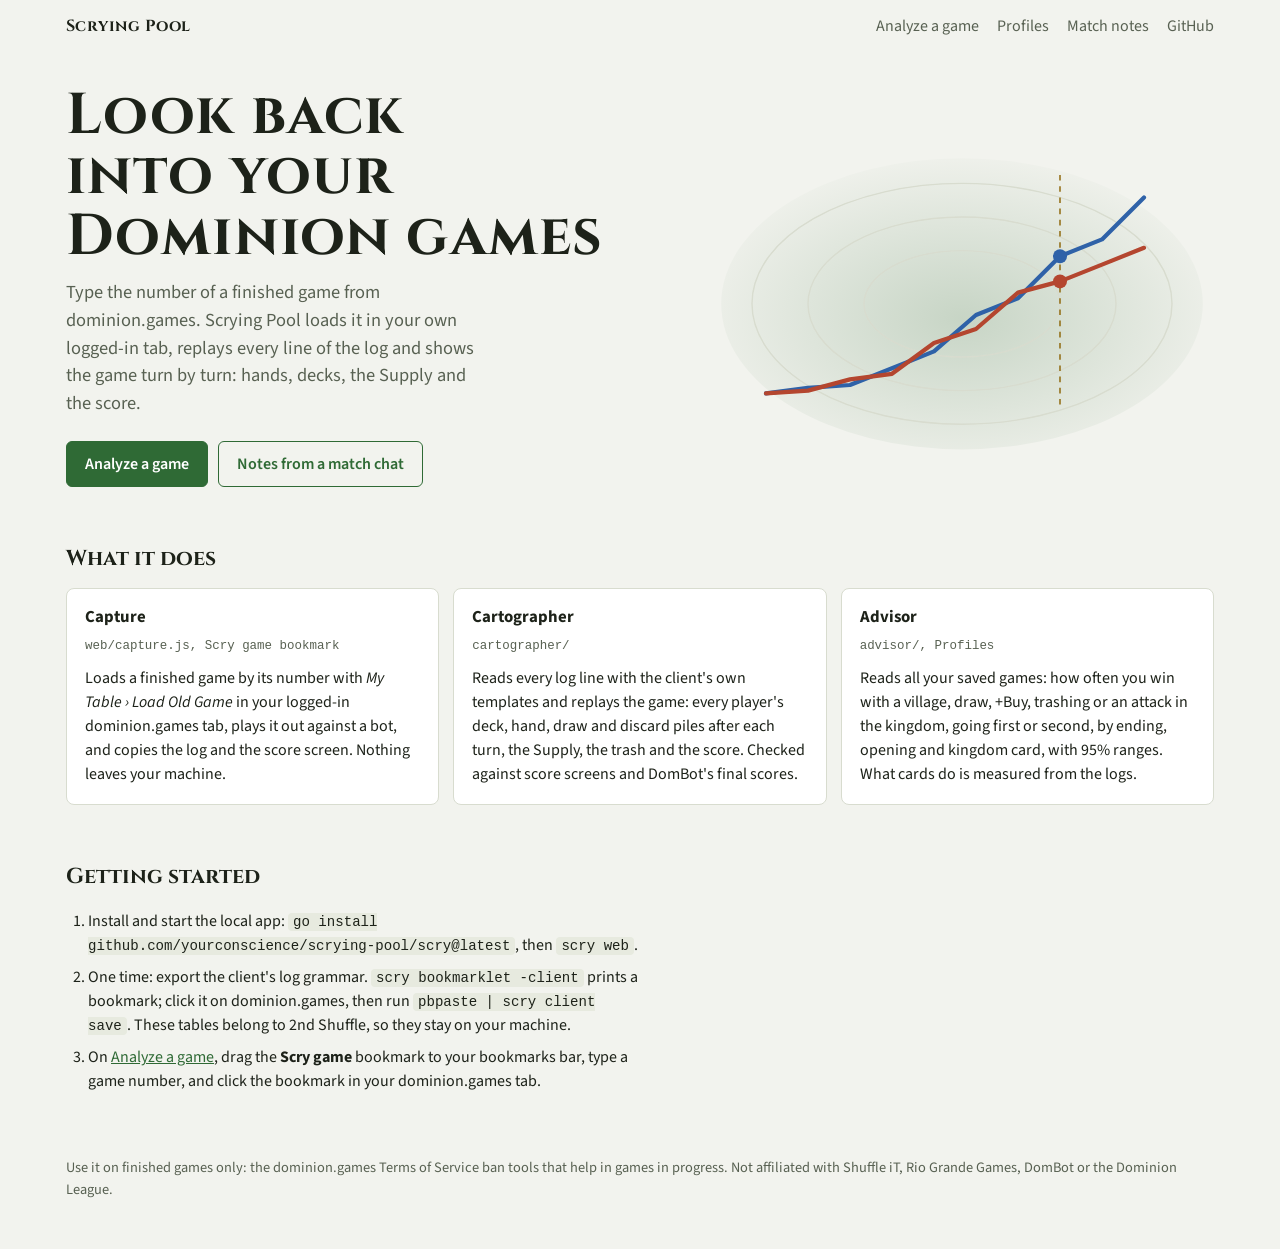
==== scry/web/index.html @ 6f803946 "Layout: the app in scry/ with internal packages, build helpers in tools/" ====
<!doctype html>
<html lang="en">
<head>
<meta charset="utf-8">
<meta name="viewport" content="width=device-width, initial-scale=1">
<title>Scrying Pool</title>
<link rel="preconnect" href="https://fonts.googleapis.com">
<link rel="stylesheet" href="https://fonts.googleapis.com/css2?family=Cinzel:wght@600;700&family=Source+Sans+3:wght@400;600;700&display=swap">
<link rel="stylesheet" href="style.css">
</head>
<body>
<nav class="top">
  <a class="brand" href="/">Scrying Pool</a>
  <a href="analyze.html">Analyze a game</a>
  <a href="insights.html">Profiles</a>
  <a href="notes.html">Match notes</a>
  <a href="https://github.com/yourconscience/scrying-pool">GitHub</a>
</nav>

<section class="hero">
  <div>
    <h1>Look back into your Dominion games</h1>
    <p class="lede">Type the number of a finished game from dominion.games. Scrying Pool loads it in your own logged-in tab, replays every line of the log and shows the game turn by turn: hands, decks, the Supply and the score.</p>
    <div class="cta">
      <a class="primary" href="analyze.html">Analyze a game</a>
      <a href="notes.html">Notes from a match chat</a>
    </div>
  </div>
  <svg viewBox="0 0 360 240" role="img" aria-label="Two players' VP rising over the turns of a game">
    <defs>
      <radialGradient id="pool" cx="50%" cy="55%" r="60%">
        <stop offset="0" stop-color="var(--victory)" stop-opacity="0.22"/>
        <stop offset="1" stop-color="var(--victory)" stop-opacity="0"/>
      </radialGradient>
    </defs>
    <ellipse cx="180" cy="132" rx="172" ry="104" fill="url(#pool)"/>
    <g fill="none" stroke="var(--rule)" stroke-width="1">
      <ellipse cx="180" cy="132" rx="150" ry="86"/>
      <ellipse cx="180" cy="132" rx="110" ry="62"/>
      <ellipse cx="180" cy="132" rx="70" ry="38"/>
    </g>
    <g fill="none" stroke-width="3" stroke-linecap="round" stroke-linejoin="round">
      <polyline stroke="var(--p0)" points="40,196 70,192 100,190 130,178 160,166 190,140 220,128 250,98 280,86 310,56"/>
      <polyline stroke="var(--p1)" points="40,196 70,194 100,186 130,182 160,160 190,150 220,124 250,116 280,104 310,92"/>
    </g>
    <line x1="250" y1="40" x2="250" y2="206" stroke="var(--treasure)" stroke-dasharray="4 4"/>
    <circle cx="250" cy="98" r="5" fill="var(--p0)"/>
    <circle cx="250" cy="116" r="5" fill="var(--p1)"/>
  </svg>
</section>

<section class="modules" aria-labelledby="modules">
  <h2 id="modules">What it does</h2>
  <div class="module-grid">
    <article class="module">
      <h3>Capture</h3>
      <span class="tag">web/capture.js, Scry game bookmark</span>
      <p>Loads a finished game by its number with <em>My Table › Load Old Game</em> in your logged-in dominion.games tab, plays it out against a bot, and copies the log and the score screen. Nothing leaves your machine.</p>
    </article>
    <article class="module">
      <h3>Cartographer</h3>
      <span class="tag">cartographer/</span>
      <p>Reads every log line with the client's own templates and replays the game: every player's deck, hand, draw and discard piles after each turn, the Supply, the trash and the score. Checked against score screens and DomBot's final scores.</p>
    </article>
    <article class="module">
      <h3>Advisor</h3>
      <span class="tag">advisor/, Profiles</span>
      <p>Reads all your saved games: how often you win with a village, draw, +Buy, trashing or an attack in the kingdom, going first or second, by ending, opening and kingdom card, with 95% ranges. What cards do is measured from the logs.</p>
    </article>
  </div>
</section>

<section class="steps" aria-labelledby="start">
  <h2 id="start">Getting started</h2>
  <ol>
    <li>Install and start the local app: <code>go install github.com/yourconscience/scrying-pool/scry@latest</code>, then <code>scry web</code>.</li>
    <li>One time: export the client's log grammar. <code>scry bookmarklet -client</code> prints a bookmark; click it on dominion.games, then run <code>pbpaste | scry client save</code>. These tables belong to 2nd Shuffle, so they stay on your machine.</li>
    <li>On <a href="analyze.html">Analyze a game</a>, drag the <strong>Scry game</strong> bookmark to your bookmarks bar, type a game number, and click the bookmark in your dominion.games tab.</li>
  </ol>
</section>

<footer class="site-foot">
  Use it on finished games only: the dominion.games Terms of Service ban tools that help in games in progress. Not affiliated with Shuffle iT, Rio Grande Games, DomBot or the Dominion League.
</footer>
</body>
</html>
---- scry/web/style.css ----
/* Layout: one reading column; form on top, notes below. Palette from Dominion's card frames:
   Victory green for actions, Treasure gold for the players' names, parchment-grey paper. */
:root {
  --paper: #f2f3ee;
  --panel: #ffffff;
  --ink: #1d2219;
  --muted: #586152;
  --rule: #d8dccf;
  --victory: #2f6a35;
  --on-victory: #ffffff;
  --treasure: #8a6100;
  --warn: #f6ecc9;
  --code: #e7eadf;
  --p0: #2f62a8;
  --p1: #b4462f;
  --p2: #6b4fa0;
  --p3: #1f7a6d;
  --display: "Cinzel", "Trajan Pro", Georgia, serif;
  --body: "Source Sans 3", "Segoe UI", system-ui, -apple-system, sans-serif;
  --mono: ui-monospace, SFMono-Regular, Menlo, monospace;
}
@media (prefers-color-scheme: dark) {
  :root:not([data-theme="light"]) {
    --paper: #121510;
    --panel: #1b1f18;
    --ink: #edf0e7;
    --muted: #a7af9c;
    --rule: #343a2e;
    --victory: #8acd7f;
    --on-victory: #10140e;
    --treasure: #e6b94f;
    --warn: #3a3420;
    --code: #262b22;
    --p0: #7aa7e8;
    --p1: #ee8a6f;
    --p2: #b49be0;
    --p3: #5cc3b2;
    color-scheme: dark;
  }
}
:root[data-theme="dark"] {
  --paper: #121510;
  --panel: #1b1f18;
  --ink: #edf0e7;
  --muted: #a7af9c;
  --rule: #343a2e;
  --victory: #8acd7f;
  --on-victory: #10140e;
  --treasure: #e6b94f;
  --warn: #3a3420;
  --code: #262b22;
  --p0: #7aa7e8;
  --p1: #ee8a6f;
  --p2: #b49be0;
  --p3: #5cc3b2;
  color-scheme: dark;
}
* { box-sizing: border-box; }
[hidden] { display: none !important; }
body {
  margin: 0;
  background: var(--paper);
  color: var(--ink);
  font: 16px/1.5 var(--body);
}
/* every page: the same 1180px column as the navigation and the footer */
header, main { max-width: 1180px; margin: 0 auto; padding-inline: 16px; }
header { padding-block: 32px 8px; }
h1, article h1, article h2 { font-family: var(--display); font-weight: 700; letter-spacing: 0.02em; text-wrap: balance; }
header h1 { margin: 0 0 4px; font-size: 2rem; }
header p, .note { margin: 0 0 20px; color: var(--muted); max-width: 65ch; }
code { font-family: var(--mono); font-size: 0.9em; }
::placeholder { color: var(--muted); opacity: 1; }
a { color: var(--victory); }
label { display: block; font-weight: 600; margin-bottom: 6px; }
.hint { font-weight: 400; color: var(--muted); font-size: 0.9em; }
textarea {
  width: 100%;
  padding: 10px;
  border: 1px solid var(--rule);
  border-radius: 6px;
  background: var(--panel);
  color: var(--ink);
  font: 13px/1.45 var(--mono);
  resize: vertical;
}
textarea:focus-visible, button:focus-visible { outline: 2px solid var(--victory); outline-offset: 2px; }
fieldset { border: 1px solid var(--rule); border-radius: 6px; margin: 16px 0; padding: 10px 14px 14px; }
legend { font-weight: 600; padding: 0 6px; }
label.check { display: flex; gap: 8px; align-items: baseline; font-weight: 400; }
details { margin-top: 8px; }
summary { cursor: pointer; color: var(--muted); margin-bottom: 8px; }
.buttons, .toolbar { display: flex; gap: 8px; flex-wrap: wrap; align-items: center; }
button {
  border: 1px solid var(--victory);
  background: var(--victory);
  color: var(--on-victory);
  padding: 8px 16px;
  border-radius: 6px;
  font: inherit;
  cursor: pointer;
}
button.secondary { background: transparent; color: var(--victory); }
button:disabled { opacity: 0.6; cursor: progress; }
#output { margin-block: 32px 64px; }
.toolbar { margin-bottom: 12px; }
#source { color: var(--muted); margin-right: auto; }
.warning, #error { background: var(--warn); color: var(--ink); padding: 10px 14px; border-radius: 6px; }
#error { margin-block: 16px; }
article, #source-md {
  background: var(--panel);
  border: 1px solid var(--rule);
  border-radius: 6px;
  padding: 8px 24px 24px;
  overflow-x: auto;
  min-width: 0;
}
#source-md { white-space: pre-wrap; font: 13px/1.45 var(--mono); padding: 16px; margin: 0; }
article h1 { font-size: 1.6rem; }
article h2 { font-size: 1.2rem; margin-top: 32px; padding-top: 16px; border-top: 1px solid var(--rule); }
/* a wide table scrolls by itself instead of the whole article */
article table { display: block; max-width: 100%; overflow-x: auto; border-collapse: collapse; font-size: 0.92em; font-variant-numeric: tabular-nums; }
article th, article td { border: 1px solid var(--rule); padding: 4px 10px; }
article code { background: var(--code); padding: 1px 5px; border-radius: 4px; font: 0.85em var(--mono); }
article ul { padding-left: 20px; }
article li { margin: 2px 0; }
article li > strong:first-child { color: var(--treasure); }
@media (max-width: 600px) {
  article { padding: 4px 12px 16px; }
}
@media (max-width: 800px) {
  header h1 { font-size: 1.6rem; }
}
@media (prefers-reduced-motion: reduce) {
  * { scroll-behavior: auto !important; }
}

/* Kingdom viewer. Tiles carry their own card-frame colours (the same in both themes),
   with dark ink on light frames and light ink on Night cards. */
.kingdom { display: grid; gap: 10px; margin-block: 4px 18px; }
.piles { display: grid; gap: 8px; grid-template-columns: repeat(auto-fill, minmax(104px, 1fr)); }
.landscapes { display: grid; gap: 8px; grid-template-columns: repeat(auto-fill, minmax(190px, 1fr)); }
.tile {
  --ink: #1f1d18;
  display: grid;
  grid-template-rows: auto auto 1fr;
  min-width: 0;
  border-radius: 6px;
  overflow: hidden;
  text-decoration: none;
  color: var(--ink);
  background: var(--f1);
  box-shadow: inset 0 -4px 0 var(--f2);
  border: 1px solid rgba(0, 0, 0, 0.25);
  font-size: 0.8rem;
  line-height: 1.25;
}
.tile.dark { --ink: #f3f0e8; }
.tile:hover, .tile:focus-visible { outline: 2px solid var(--victory); outline-offset: 1px; }
.tile .art {
  position: relative;
  display: block;
  aspect-ratio: 4 / 3;
  max-width: 100%;
  background: rgba(255, 255, 255, 0.35);
}
.tile.landscape .art { aspect-ratio: 2 / 1; }
.tile .art img { position: absolute; inset: 0; width: 100%; height: 100%; object-fit: cover; }
.tile .set {
  position: absolute;
  left: 6px;
  bottom: 4px;
  font-size: 0.68rem;
  letter-spacing: 0.04em;
  text-transform: uppercase;
  opacity: 0.7;
}
.tile .art img + .set { display: none; }
.tile .name {
  font-weight: 650;
  font-size: 0.8rem;
  padding: 5px 6px 2px;
  overflow-wrap: break-word;
  hyphens: auto;
}
.tile .foot { display: flex; gap: 6px; align-items: center; padding: 2px 6px 6px; min-width: 0; }
.tile .types { font-size: 0.68rem; opacity: 0.85; overflow: hidden; text-overflow: ellipsis; white-space: nowrap; }
.cost { display: inline-flex; gap: 2px; flex: none; font-variant-numeric: tabular-nums; }
.cost > span {
  display: inline-grid;
  place-items: center;
  min-width: 20px;
  height: 20px;
  padding-inline: 3px;
  font-weight: 700;
  font-size: 0.72rem;
  color: #1f1d18;
}
.coin { border-radius: 50%; background: #f2c83b; border: 1px solid #a07b10; }
.potion { border-radius: 50% 50% 45% 45%; background: #3f6fb8; border: 1px solid #2c4f86; color: #fff !important; }
.debt { clip-path: polygon(25% 0, 75% 0, 100% 50%, 75% 100%, 25% 100%, 0 50%); background: #c98b5a; }

/* Without art (hosted page): one-line chips, two per row on a phone. */
.kingdom:has(.chip) .piles, .kingdom:has(.chip) .landscapes { grid-template-columns: repeat(auto-fill, minmax(min(100%, 140px), 1fr)); gap: 6px; }
.tile.chip {
  display: flex;
  gap: 8px;
  align-items: center;
  padding: 6px 8px 6px 10px;
  box-shadow: inset 5px 0 0 var(--f2);
}
.tile.chip .cost { min-width: 20px; }
.tile.chip .info { display: grid; min-width: 0; }
.tile.chip .name { padding: 0; font-size: 0.86rem; line-height: 1.2; }
.tile.chip .meta { font-size: 0.7rem; opacity: 0.78; overflow: hidden; text-overflow: ellipsis; white-space: nowrap; }

/* Site navigation and footer, the same on every page. A static copy of a page
   (scry site, cmd/buildsite) has body.static and hides the links to pages it lacks. */
.static .local-only { display: none !important; }
.top {
  display: flex;
  gap: 4px 18px;
  flex-wrap: wrap;
  align-items: baseline;
  max-width: 1180px;
  margin: 0 auto;
  padding: 14px 16px 0;
}
.top a { color: var(--muted); text-decoration: none; }
.top a:hover, .top a[aria-current="page"] { color: var(--ink); }
.top .brand { font-family: var(--display); font-weight: 700; color: var(--ink); margin-right: auto; letter-spacing: 0.03em; }

/* Landing page */
.hero { max-width: 1180px; margin: 0 auto; padding: 48px 16px 24px; display: grid; gap: 28px; grid-template-columns: minmax(0, 1.1fr) minmax(0, 0.9fr); align-items: center; }
.hero h1 { font-family: var(--display); font-size: clamp(2.2rem, 6vw, 3.6rem); line-height: 1.05; margin: 0 0 12px; }
.hero .lede { font-size: 1.15rem; color: var(--muted); max-width: 46ch; margin: 0 0 24px; }
.hero svg { width: 100%; height: auto; }
.cta { display: flex; gap: 10px; flex-wrap: wrap; }
.cta a { text-decoration: none; padding: 10px 18px; border-radius: 6px; border: 1px solid var(--victory); font-weight: 600; }
.cta a.primary { background: var(--victory); color: var(--on-victory); }
.modules, .steps { max-width: 1180px; margin: 0 auto; padding: 8px 16px 24px; }
.modules h2, .steps h2 { font-family: var(--display); font-size: 1.35rem; margin: 24px 0 12px; }
.module-grid { display: grid; gap: 14px; grid-template-columns: repeat(auto-fit, minmax(240px, 1fr)); }
.module { background: var(--panel); border: 1px solid var(--rule); border-radius: 8px; padding: 16px 18px 18px; }
.module h3 { margin: 0 0 2px; font-size: 1.05rem; }
.module .tag { font: 0.78rem var(--mono); color: var(--muted); }
.module p { margin: 10px 0 0; }
.module.soon { border-style: dashed; }
.steps ol { padding-left: 22px; max-width: 72ch; }
.steps li { margin: 8px 0; }
.steps code, .module code { font: 0.88em var(--mono); background: var(--code); padding: 1px 5px; border-radius: 4px; }
.site-foot { max-width: 1180px; margin: 0 auto; padding: 24px 16px 48px; color: var(--muted); font-size: 0.9rem; }
@media (max-width: 760px) {
  .hero { grid-template-columns: 1fr; padding-top: 28px; }
  .hero svg { max-width: 420px; }
}
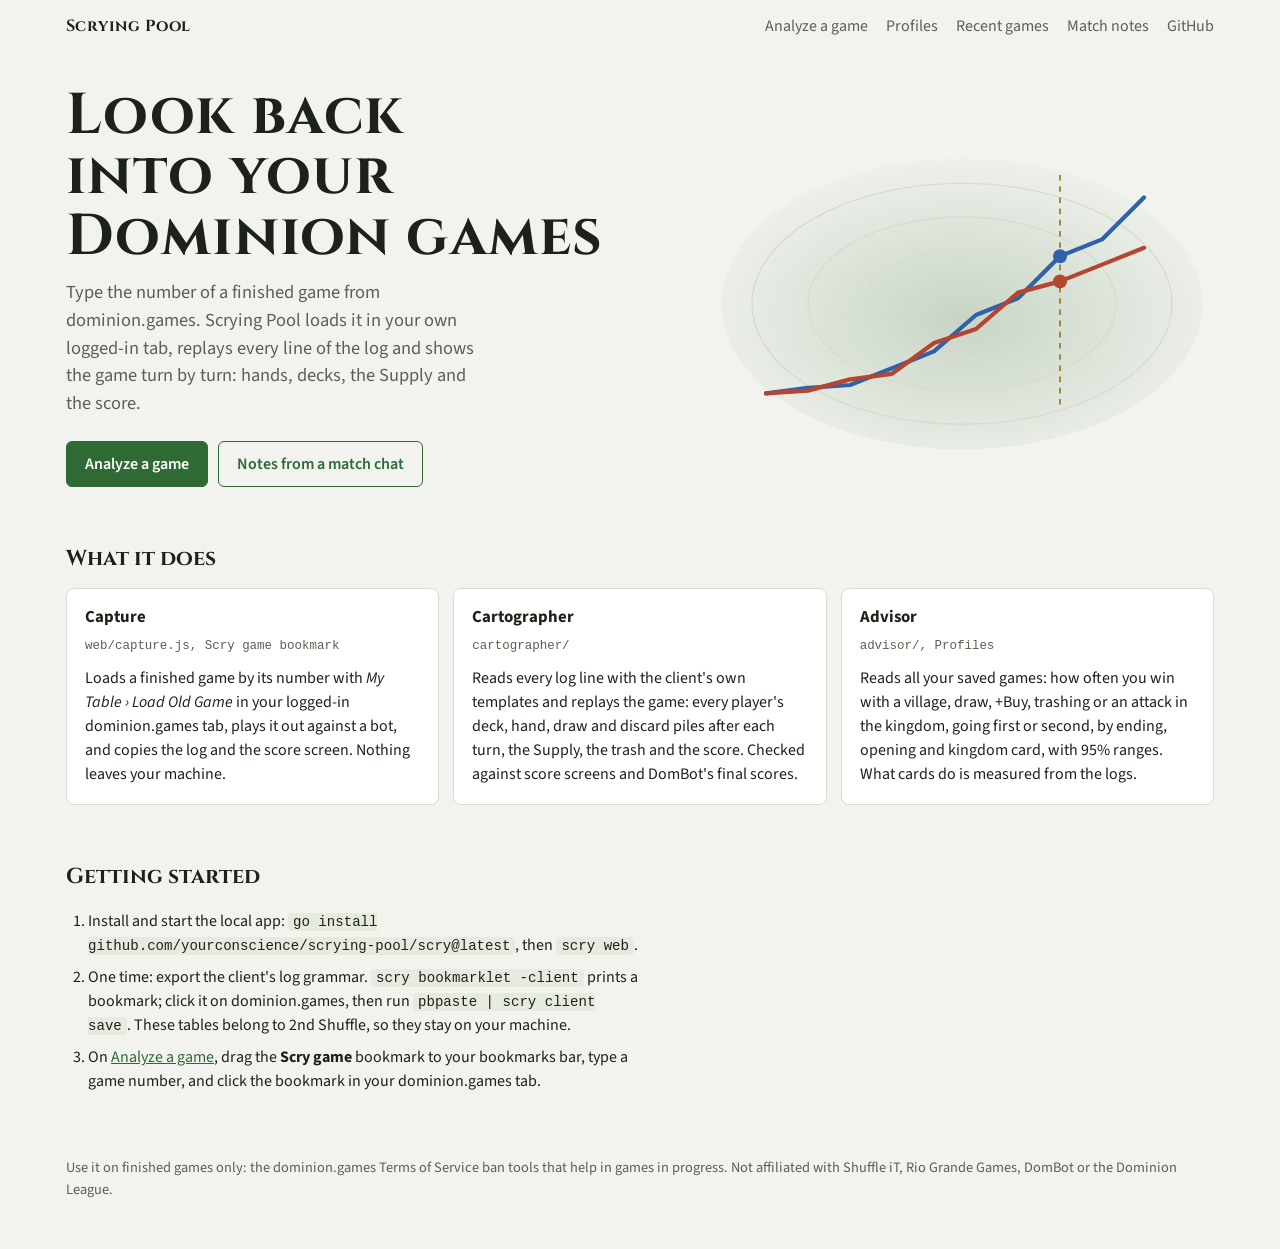
==== commit d729ace1: "Recent games page and bookmark; capture: postMessage delivery, one retry, own name" ====
--- a/scry/web/index.html
+++ b/scry/web/index.html
@@ -13,6 +13,7 @@
   <a class="brand" href="/">Scrying Pool</a>
   <a href="analyze.html">Analyze a game</a>
   <a href="insights.html">Profiles</a>
+  <a href="recent.html">Recent games</a>
   <a href="notes.html">Match notes</a>
   <a href="https://github.com/yourconscience/scrying-pool">GitHub</a>
 </nav>
--- a/scry/web/style.css
+++ b/scry/web/style.css
@@ -249,6 +249,11 @@
 .steps ol { padding-left: 22px; max-width: 72ch; }
 .steps li { margin: 8px 0; }
 .steps code, .module code { font: 0.88em var(--mono); background: var(--code); padding: 1px 5px; border-radius: 4px; }
+/* a bookmark to drag to the bookmarks bar (Scry game, Recent games), and a pulsing "waiting" dot */
+.bookmark { display: inline-block; padding: 3px 12px; border-radius: 14px; background: var(--treasure); color: var(--paper); font-weight: 700; text-decoration: none; cursor: grab; }
+.dot { width: 9px; height: 9px; border-radius: 50%; background: var(--victory); animation: pulse 1.4s ease-in-out infinite; flex: none; }
+@keyframes pulse { 50% { opacity: 0.25; } }
+@media (prefers-reduced-motion: reduce) { .dot { animation: none; } }
 .site-foot { max-width: 1180px; margin: 0 auto; padding: 24px 16px 48px; color: var(--muted); font-size: 0.9rem; }
 @media (max-width: 760px) {
   .hero { grid-template-columns: 1fr; padding-top: 28px; }
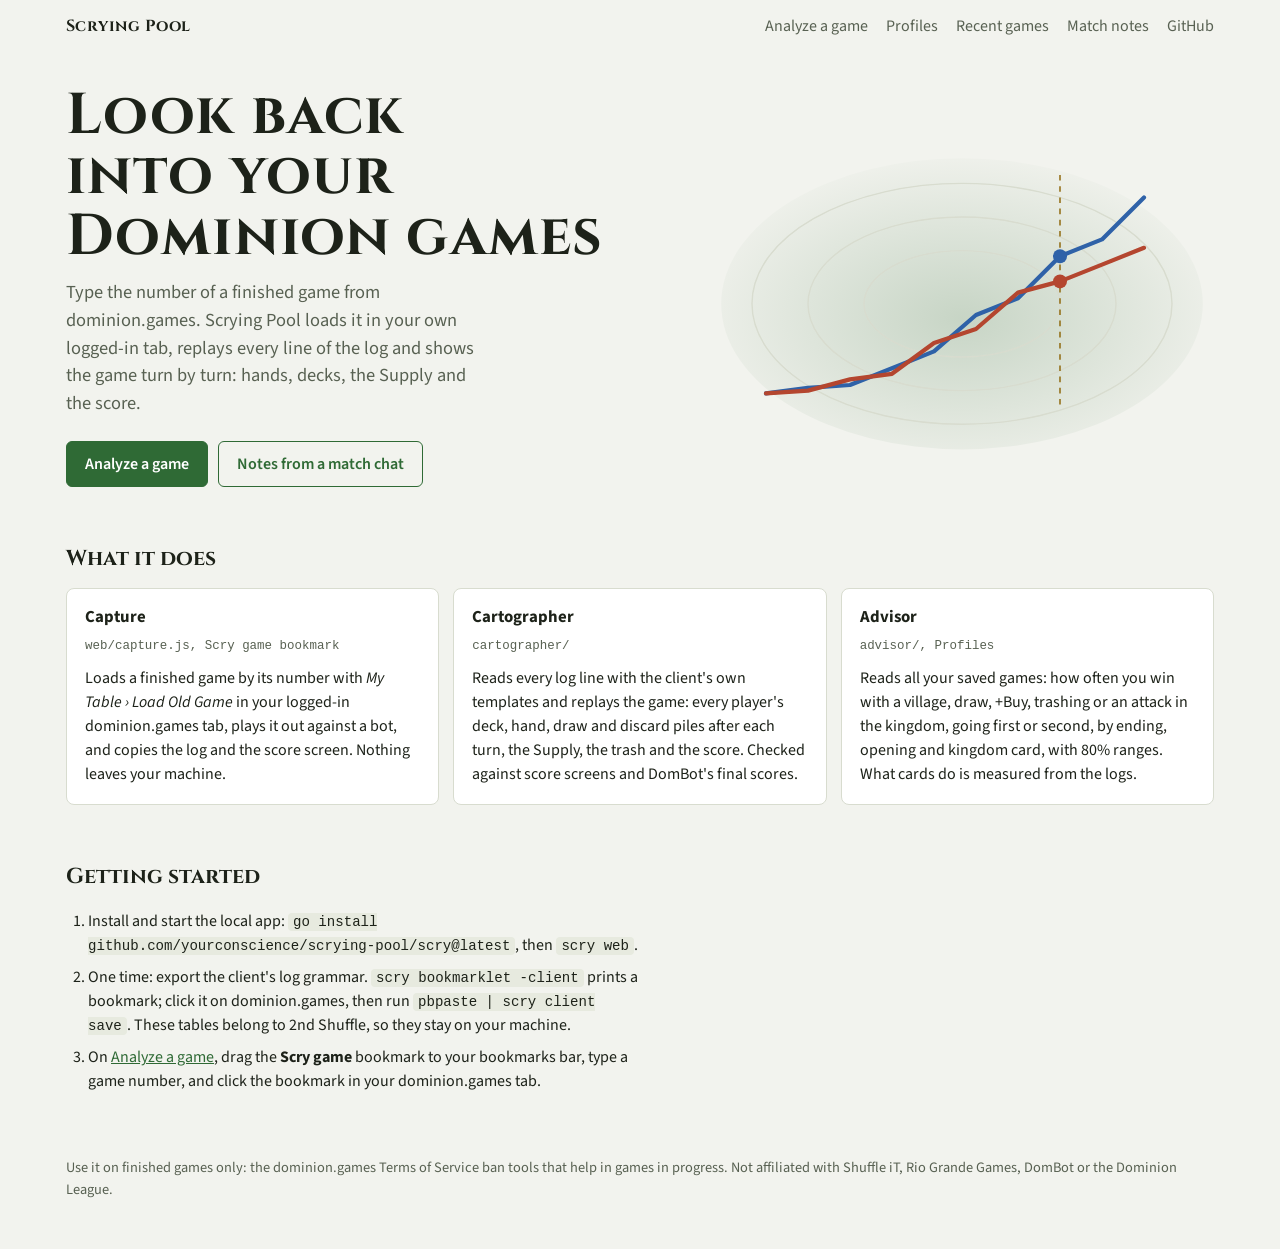
==== commit d3ebdb25: "80% ranges; Update and Publish for Recent games on the live site" ====
--- a/scry/web/index.html
+++ b/scry/web/index.html
@@ -66,7 +66,7 @@
     <article class="module">
       <h3>Advisor</h3>
       <span class="tag">advisor/, Profiles</span>
-      <p>Reads all your saved games: how often you win with a village, draw, +Buy, trashing or an attack in the kingdom, going first or second, by ending, opening and kingdom card, with 95% ranges. What cards do is measured from the logs.</p>
+      <p>Reads all your saved games: how often you win with a village, draw, +Buy, trashing or an attack in the kingdom, going first or second, by ending, opening and kingdom card, with 80% ranges. What cards do is measured from the logs.</p>
     </article>
   </div>
 </section>
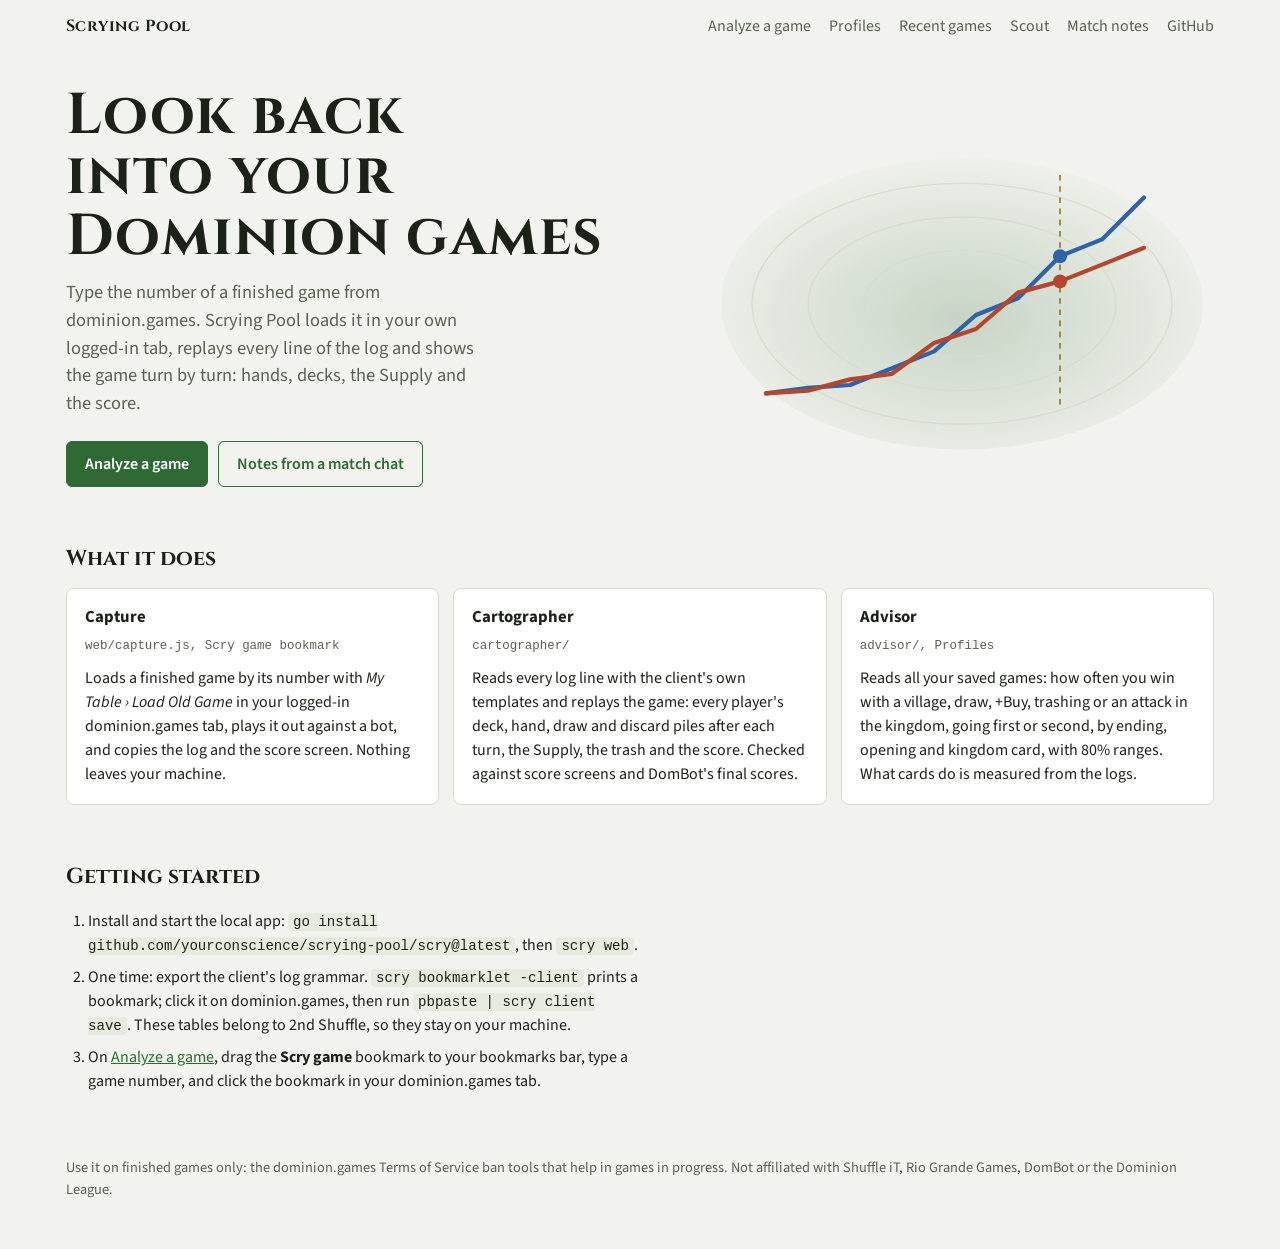
==== commit 061528be: "Scout page in scry web: start a scout run, follow it, read any scouted player's report" ====
--- a/scry/web/index.html
+++ b/scry/web/index.html
@@ -14,6 +14,7 @@
   <a href="analyze.html">Analyze a game</a>
   <a href="insights.html">Profiles</a>
   <a href="recent.html">Recent games</a>
+  <a class="local-only" href="scout.html">Scout</a>
   <a href="notes.html">Match notes</a>
   <a href="https://github.com/yourconscience/scrying-pool">GitHub</a>
 </nav>
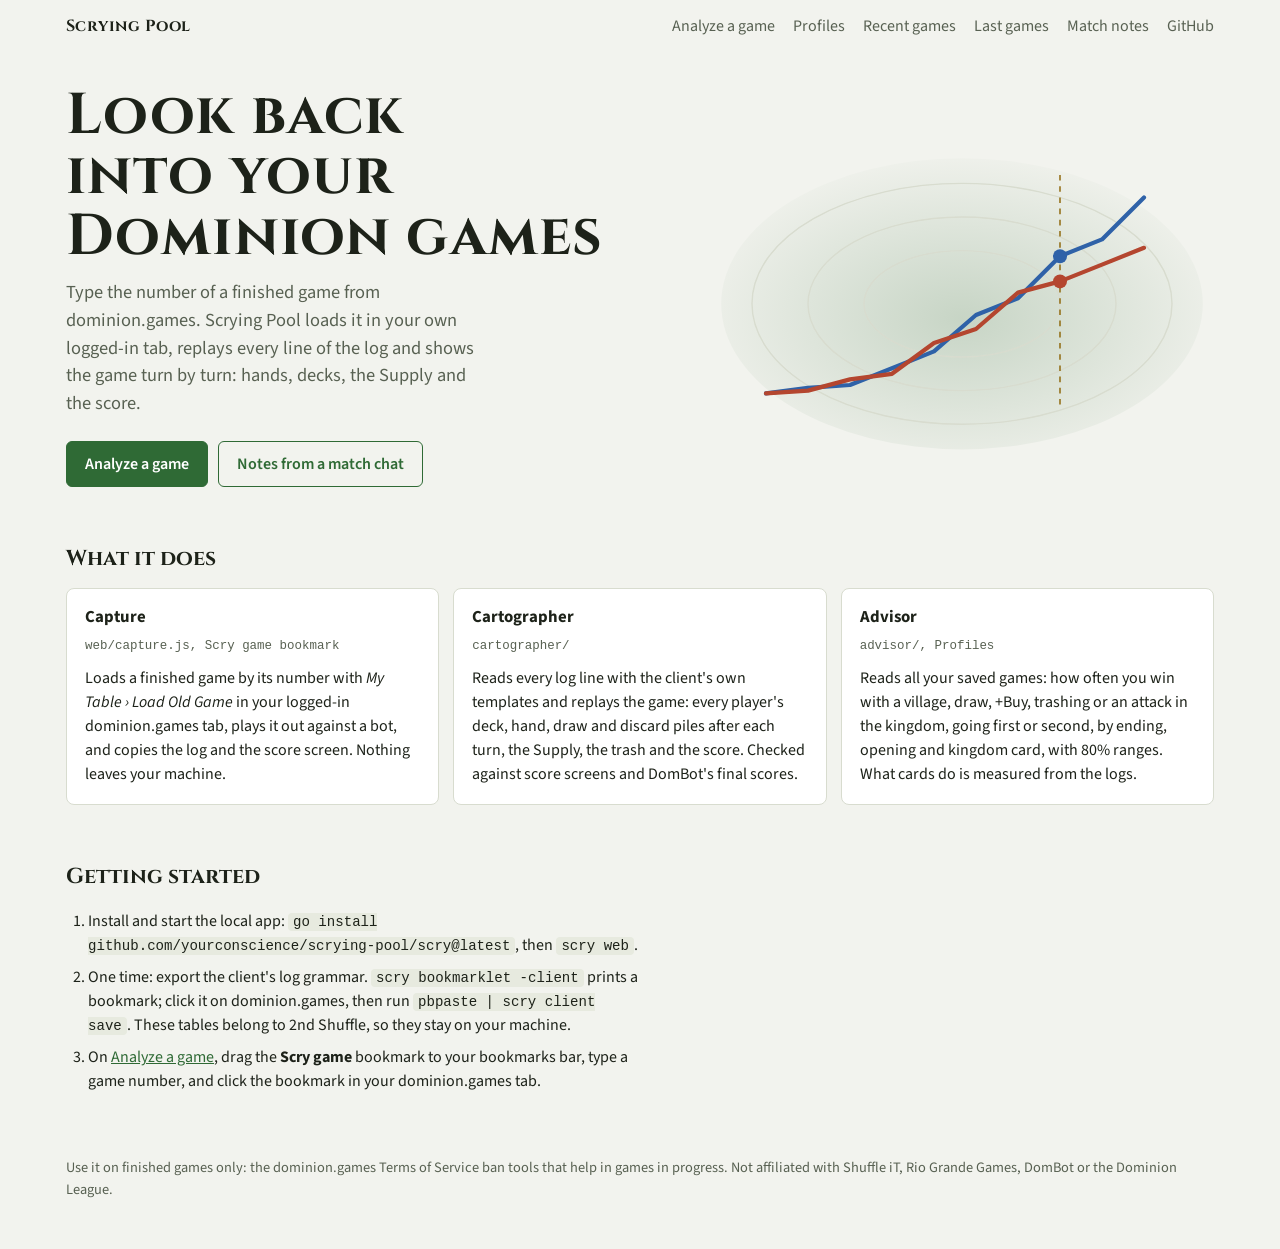
==== commit f720620a: "scry games and the Last games page: a report on your latest games" ====
--- a/scry/web/index.html
+++ b/scry/web/index.html
@@ -14,7 +14,7 @@
   <a href="analyze.html">Analyze a game</a>
   <a href="insights.html">Profiles</a>
   <a href="recent.html">Recent games</a>
-  <a class="local-only" href="scout.html">Scout</a>
+  <a class="local-only" href="games.html">Last games</a>
   <a href="notes.html">Match notes</a>
   <a href="https://github.com/yourconscience/scrying-pool">GitHub</a>
 </nav>
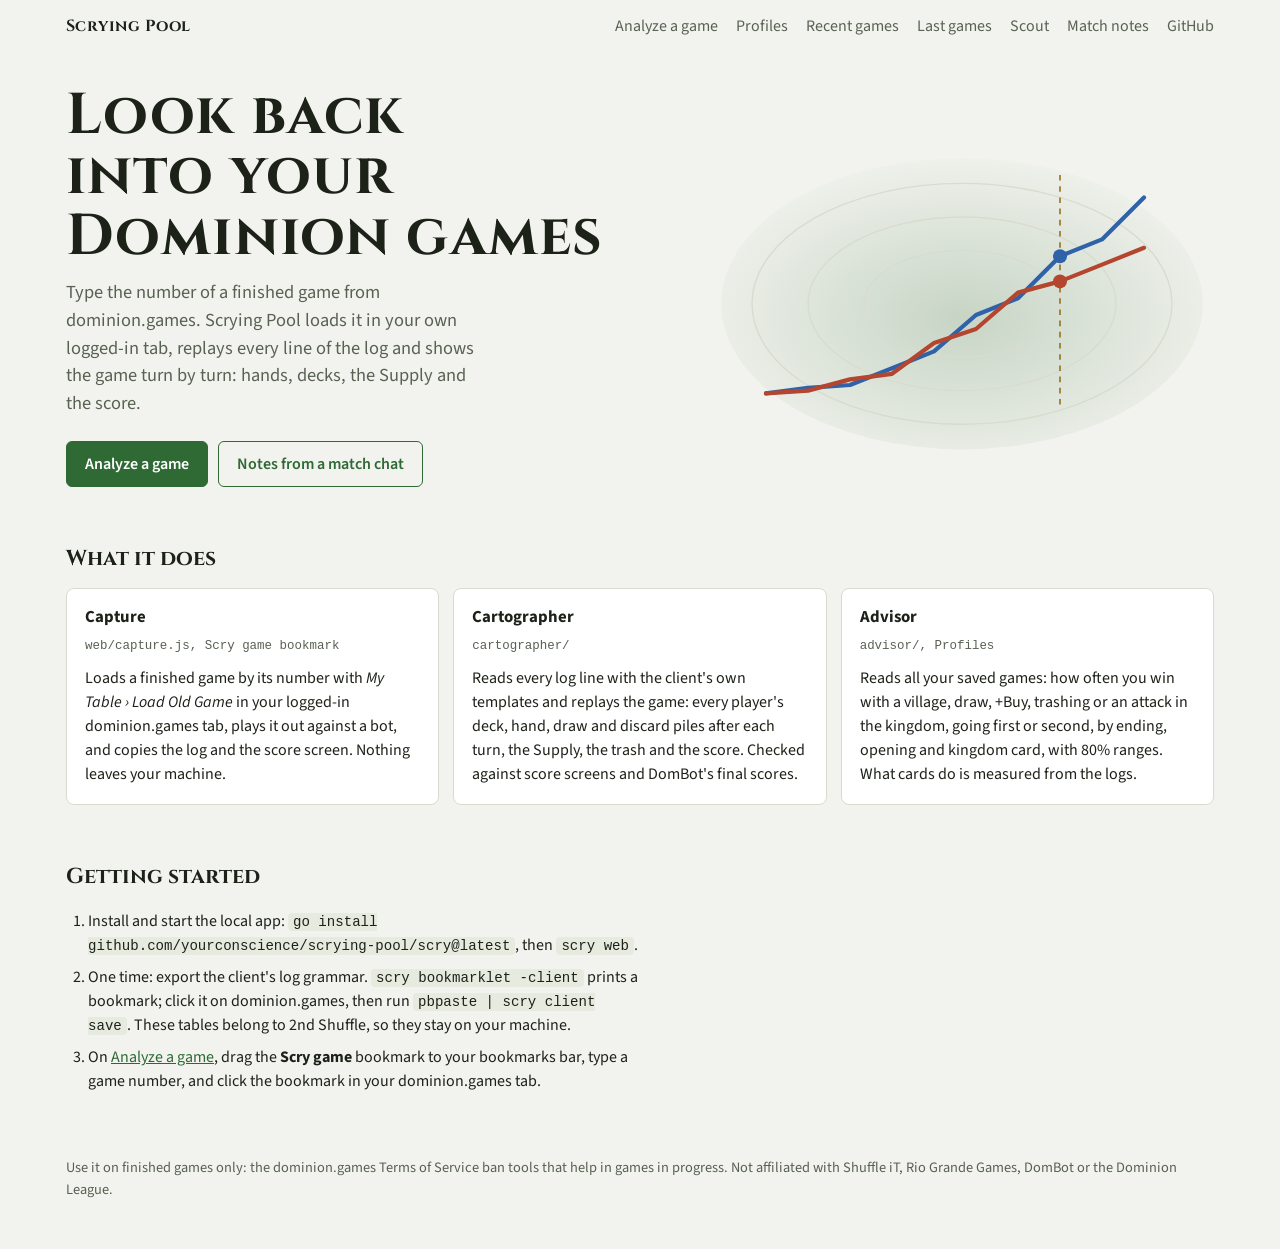
==== commit 13709bd2: "Merge main into scout-ui" ====
--- a/scry/web/index.html
+++ b/scry/web/index.html
@@ -15,6 +15,7 @@
   <a href="insights.html">Profiles</a>
   <a href="recent.html">Recent games</a>
   <a class="local-only" href="games.html">Last games</a>
+  <a class="local-only" href="scout.html">Scout</a>
   <a href="notes.html">Match notes</a>
   <a href="https://github.com/yourconscience/scrying-pool">GitHub</a>
 </nav>
